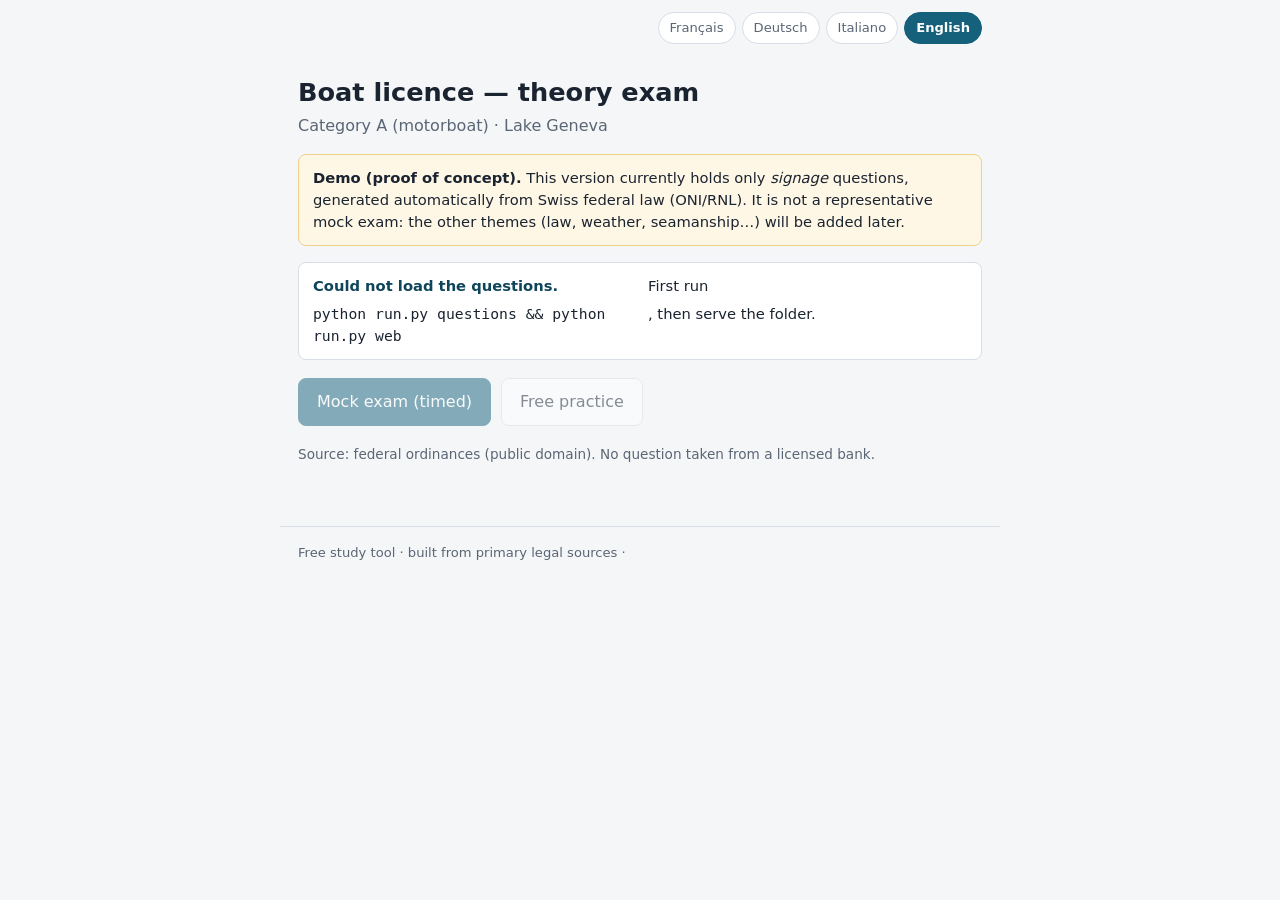
==== web/index.html @ b24d6d89 "feat: i18n scaffolding — FR/DE/IT/EN player UI + per-language bank export UI translated into the fou" ====
<!DOCTYPE html>
<html lang="fr">
<head>
  <meta charset="utf-8">
  <meta name="viewport" content="width=device-width, initial-scale=1">
  <title>Permis bateau Léman — examen théorique (entraînement)</title>
  <link rel="stylesheet" href="style.css">
</head>
<body>
<nav id="langbar" aria-label="language"></nav>
<main id="app">

  <!-- START -->
  <section id="screen-start" class="screen">
    <h1 id="t-h1"></h1>
    <p class="sub" id="t-subtitle"></p>

    <div id="loop-proof" class="banner"></div>
    <div id="fallback-note" class="banner soft hidden"></div>

    <div id="config-summary" class="config"></div>

    <div class="actions">
      <button id="btn-exam" class="primary"></button>
      <button id="btn-practice"></button>
    </div>
    <p class="fine" id="t-sourcenote"></p>
  </section>

  <!-- QUIZ -->
  <section id="screen-quiz" class="screen hidden">
    <header class="quizbar">
      <span id="progress"></span>
      <span id="timer" class="timer hidden"></span>
    </header>
    <div id="question"></div>
    <div class="actions">
      <button id="btn-action" class="primary"></button>
    </div>
  </section>

  <!-- RESULTS -->
  <section id="screen-results" class="screen hidden">
    <h2 id="t-resulttitle"></h2>
    <div id="score"></div>
    <div class="actions">
      <button id="btn-restart" class="primary"></button>
    </div>
    <h3 id="t-correction"></h3>
    <div id="review"></div>
  </section>

</main>
<footer class="sitefoot">
  <span id="t-foottagline"></span> ·
  <span id="meta-foot"></span>
</footer>
<script src="i18n.js"></script>
<script src="app.js"></script>
</body>
</html>
---- web/style.css ----
:root {
  --fg: #1a2330;
  --muted: #5b6675;
  --accent: #15607a;
  --accent-dark: #0e455a;
  --ok: #1c7c3f;
  --ok-bg: #e6f4ea;
  --bad: #b3261e;
  --bad-bg: #fbeae9;
  --line: #d8dee6;
  --card: #fff;
  --bg: #f4f6f8;
}
* { box-sizing: border-box; }
body {
  margin: 0;
  font: 16px/1.5 system-ui, -apple-system, "Segoe UI", Roboto, sans-serif;
  color: var(--fg);
  background: var(--bg);
}
#app { max-width: 720px; margin: 0 auto; padding: 24px 18px 48px; }

/* Language switcher — top bar, current language highlighted. */
#langbar {
  max-width: 720px; margin: 0 auto; padding: 12px 18px 0;
  display: flex; gap: 6px; justify-content: flex-end; flex-wrap: wrap;
}
.langbtn {
  padding: 5px 11px; font-size: .82rem; border-radius: 999px;
  border: 1px solid var(--line); background: var(--card); color: var(--muted);
}
.langbtn:hover { border-color: var(--accent); color: var(--accent-dark); }
.langbtn.on {
  background: var(--accent); border-color: var(--accent); color: #fff; font-weight: 600;
}
.screen { animation: fade .2s ease; }
.hidden { display: none !important; }
@keyframes fade { from { opacity: 0; transform: translateY(4px); } to { opacity: 1; } }

h1 { font-size: 1.6rem; margin: .2em 0 .1em; }
h2 { font-size: 1.4rem; }
.sub { color: var(--muted); margin-top: 0; }
.fine { color: var(--muted); font-size: .85rem; }

.banner {
  background: #fff7e6; border: 1px solid #f0d089; border-radius: 8px;
  padding: 12px 14px; margin: 16px 0; font-size: .92rem;
}
/* Softer notice for fallback / unofficial-translation banners. */
.banner.soft {
  background: #eef5f8; border-color: #bcd6e0; color: var(--accent-dark);
  font-size: .88rem;
}
.config {
  background: var(--card); border: 1px solid var(--line); border-radius: 8px;
  padding: 12px 14px; margin: 16px 0; display: grid;
  grid-template-columns: 1fr 1fr; gap: 6px 16px; font-size: .92rem;
}
.config b { color: var(--accent-dark); }

.actions { display: flex; gap: 10px; flex-wrap: wrap; margin: 18px 0; }
button {
  font: inherit; padding: 11px 18px; border-radius: 8px; cursor: pointer;
  border: 1px solid var(--line); background: var(--card); color: var(--fg);
}
button.primary { background: var(--accent); border-color: var(--accent); color: #fff; }
button.primary:hover { background: var(--accent-dark); }
button:disabled { opacity: .5; cursor: default; }

.quizbar {
  display: flex; justify-content: space-between; align-items: center;
  margin-bottom: 14px; color: var(--muted); font-size: .9rem;
}
.timer { font-variant-numeric: tabular-nums; font-weight: 600; color: var(--accent-dark); }
.timer.low { color: var(--bad); }

/* Figure box — identical size/background for every image, so resolution or
   crop differences can never leak the answer. */
.figure {
  width: 100%; height: 220px; background: #fff; border: 1px solid var(--line);
  border-radius: 8px; display: flex; align-items: center; justify-content: center;
  margin-bottom: 14px; overflow: hidden;
}
.figure img { max-width: 90%; max-height: 90%; object-fit: contain; }

.stem { font-size: 1.12rem; font-weight: 600; margin: 6px 0 14px; }
.hint { color: var(--muted); font-size: .85rem; margin-bottom: 10px; }

.choice {
  display: flex; align-items: center; gap: 11px; padding: 12px 14px;
  border: 1px solid var(--line); border-radius: 8px; margin-bottom: 9px;
  background: var(--card); cursor: pointer; transition: border-color .12s;
}
.choice:hover { border-color: var(--accent); }
.choice input { width: 18px; height: 18px; flex: 0 0 auto; }
.choice.correct { background: var(--ok-bg); border-color: var(--ok); }
.choice.wrong { background: var(--bad-bg); border-color: var(--bad); }
.choice.locked { cursor: default; }

.explain {
  margin-top: 14px; padding: 12px 14px; border-left: 4px solid var(--accent);
  background: #eef5f8; border-radius: 0 8px 8px 0; font-size: .94rem;
}
.explain .src { color: var(--muted); font-size: .85rem; margin-top: 6px; }
.explain a { color: var(--accent-dark); }

#score { font-size: 1.05rem; }
.badge {
  display: inline-block; padding: 6px 14px; border-radius: 999px;
  font-weight: 700; margin: 8px 0;
}
.badge.pass { background: var(--ok-bg); color: var(--ok); }
.badge.fail { background: var(--bad-bg); color: var(--bad); }
.scoreline { margin: 4px 0; }
.scoreline b { font-variant-numeric: tabular-nums; }

.review-item {
  border: 1px solid var(--line); border-radius: 8px; padding: 12px 14px;
  margin-bottom: 10px; background: var(--card); font-size: .92rem;
}
.review-item .q { font-weight: 600; }
.review-item .mark { float: right; font-weight: 700; }
.review-item .mark.ok { color: var(--ok); }
.review-item .mark.no { color: var(--bad); }
.review-item ul { margin: 8px 0 0; padding-left: 18px; }
.review-item li.c { color: var(--ok); }
.review-item li.x { color: var(--bad); text-decoration: line-through; }

.sitefoot {
  max-width: 720px; margin: 0 auto; padding: 16px 18px 40px;
  color: var(--muted); font-size: .82rem; border-top: 1px solid var(--line);
}
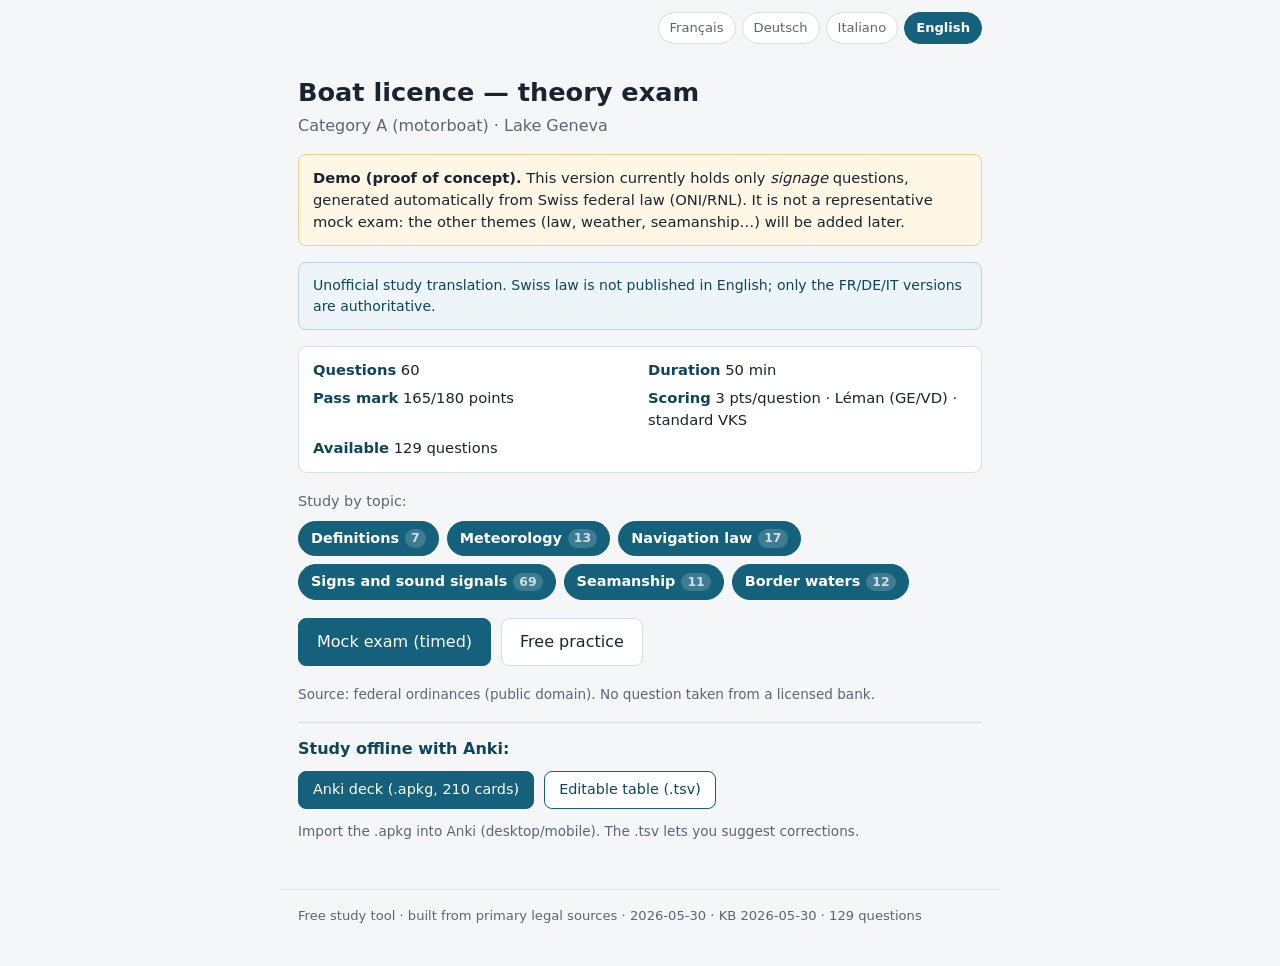
==== commit 6a0b8d01: "Anki export/import + study-by-domain in the player tools/anki.py (pure stdlib): export the bank to a" ====
--- a/web/index.html
+++ b/web/index.html
@@ -20,11 +20,17 @@
 
     <div id="config-summary" class="config"></div>
 
+    <div class="domains-block">
+      <span id="t-domains" class="domains-label"></span>
+      <div id="domains" class="domains"></div>
+    </div>
+
     <div class="actions">
       <button id="btn-exam" class="primary"></button>
       <button id="btn-practice"></button>
     </div>
     <p class="fine" id="t-sourcenote"></p>
+    <div id="anki-dl" class="anki-dl hidden"></div>
   </section>
 
   <!-- QUIZ -->
@@ -43,6 +49,7 @@
   <section id="screen-results" class="screen hidden">
     <h2 id="t-resulttitle"></h2>
     <div id="score"></div>
+    <div id="breakdown" class="breakdown"></div>
     <div class="actions">
       <button id="btn-restart" class="primary"></button>
     </div>
--- a/web/style.css
+++ b/web/style.css
@@ -93,6 +93,15 @@
 }
 .choice:hover { border-color: var(--accent); }
 .choice input { width: 18px; height: 18px; flex: 0 0 auto; }
+/* Digit badge = the keyboard shortcut for the choice (press 1/2/3…). */
+.keyhint {
+  flex: 0 0 auto; min-width: 22px; height: 22px; padding: 0 5px;
+  display: inline-flex; align-items: center; justify-content: center;
+  border: 1px solid var(--line); border-radius: 5px; background: var(--bg);
+  color: var(--muted); font-size: .78rem; font-variant-numeric: tabular-nums;
+}
+.choice.correct .keyhint { border-color: var(--ok); color: var(--ok); }
+.choice.wrong .keyhint { border-color: var(--bad); color: var(--bad); }
 .choice.correct { background: var(--ok-bg); border-color: var(--ok); }
 .choice.wrong { background: var(--bad-bg); border-color: var(--bad); }
 .choice.locked { cursor: default; }
@@ -130,3 +139,47 @@
   max-width: 720px; margin: 0 auto; padding: 16px 18px 40px;
   color: var(--muted); font-size: .82rem; border-top: 1px solid var(--line);
 }
+
+/* Domain (theme) picker on the start screen — chips that toggle which themes a
+   practice/exam run draws from. */
+.domains-block { margin: 14px 0 4px; }
+.domains-label { font-size: .9rem; color: var(--muted); }
+.domains { display: flex; flex-wrap: wrap; gap: 8px; margin-top: 8px; }
+.chip {
+  display: inline-flex; align-items: center; gap: 6px; padding: 6px 12px;
+  border: 1px solid var(--line); border-radius: 999px; background: var(--card);
+  color: var(--muted); font-size: .9rem; cursor: pointer; transition: all .12s;
+}
+.chip:hover { border-color: var(--accent); color: var(--accent-dark); }
+.chip.on { background: var(--accent); border-color: var(--accent); color: #fff; font-weight: 600; }
+.chip .chipn {
+  font-size: .78rem; font-variant-numeric: tabular-nums; opacity: .8;
+  padding: 0 6px; border-radius: 999px; background: rgba(0,0,0,.08);
+}
+.chip.on .chipn { background: rgba(255,255,255,.22); }
+.chip.allbtn { border-style: dashed; }
+
+/* Anki download row under the start actions. */
+.anki-dl {
+  margin-top: 18px; padding-top: 14px; border-top: 1px solid var(--line);
+  display: flex; flex-wrap: wrap; align-items: center; gap: 10px;
+}
+.anki-dl .anki-label { font-weight: 600; color: var(--accent-dark); width: 100%; }
+.dlbtn {
+  display: inline-block; padding: 7px 14px; border-radius: 8px;
+  background: var(--accent); color: #fff; text-decoration: none; font-size: .9rem;
+  border: 1px solid var(--accent);
+}
+.dlbtn:hover { background: var(--accent-dark); }
+.dlbtn.ghost { background: var(--card); color: var(--accent-dark); }
+.dlbtn.ghost:hover { background: #eef5f8; }
+.anki-dl .fine { width: 100%; margin: 2px 0 0; }
+
+/* Per-domain score breakdown on the results screen. */
+.breakdown { margin: 6px 0 18px; }
+.dom-h { font-size: 1rem; margin: 0 0 8px; }
+.dom-row { display: flex; align-items: center; gap: 10px; margin: 5px 0; font-size: .9rem; }
+.dom-name { flex: 0 0 40%; }
+.dom-bar { flex: 1; height: 8px; background: var(--line); border-radius: 999px; overflow: hidden; }
+.dom-bar i { display: block; height: 100%; background: var(--ok); }
+.dom-score { flex: 0 0 3.2em; text-align: right; font-variant-numeric: tabular-nums; color: var(--muted); }
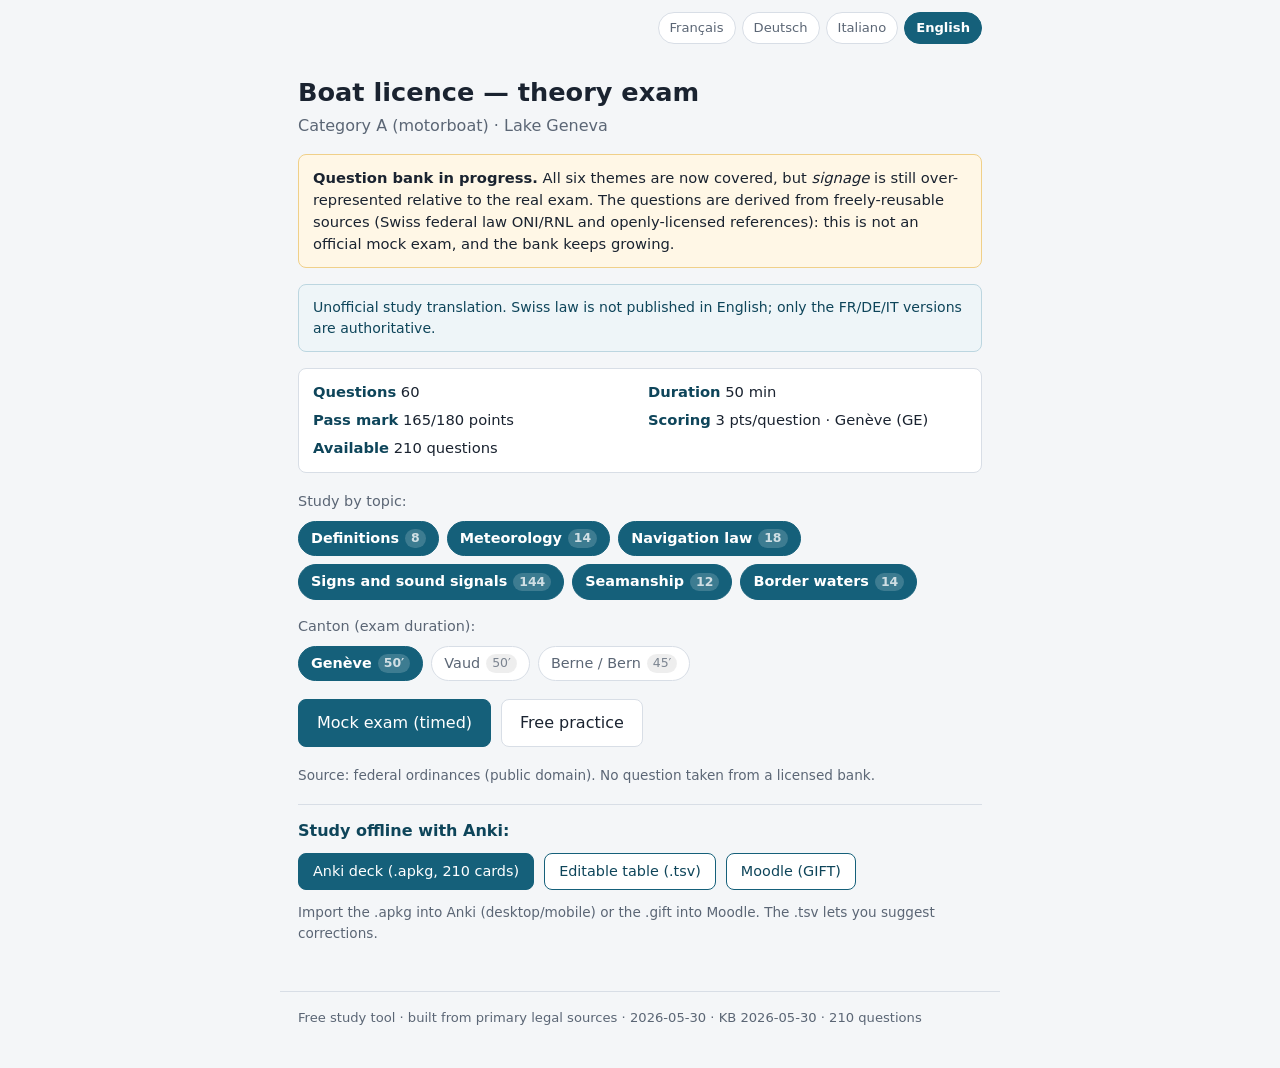
==== commit 7a83f664: "Model per-canton variance + refresh stale README The VKS standardises the exam nationally (count/poi" ====
--- a/web/index.html
+++ b/web/index.html
@@ -23,6 +23,11 @@
     <div class="domains-block">
       <span id="t-domains" class="domains-label"></span>
       <div id="domains" class="domains"></div>
+    </div>
+
+    <div class="domains-block">
+      <span id="t-canton" class="domains-label"></span>
+      <div id="cantons" class="domains"></div>
     </div>
 
     <div class="actions">
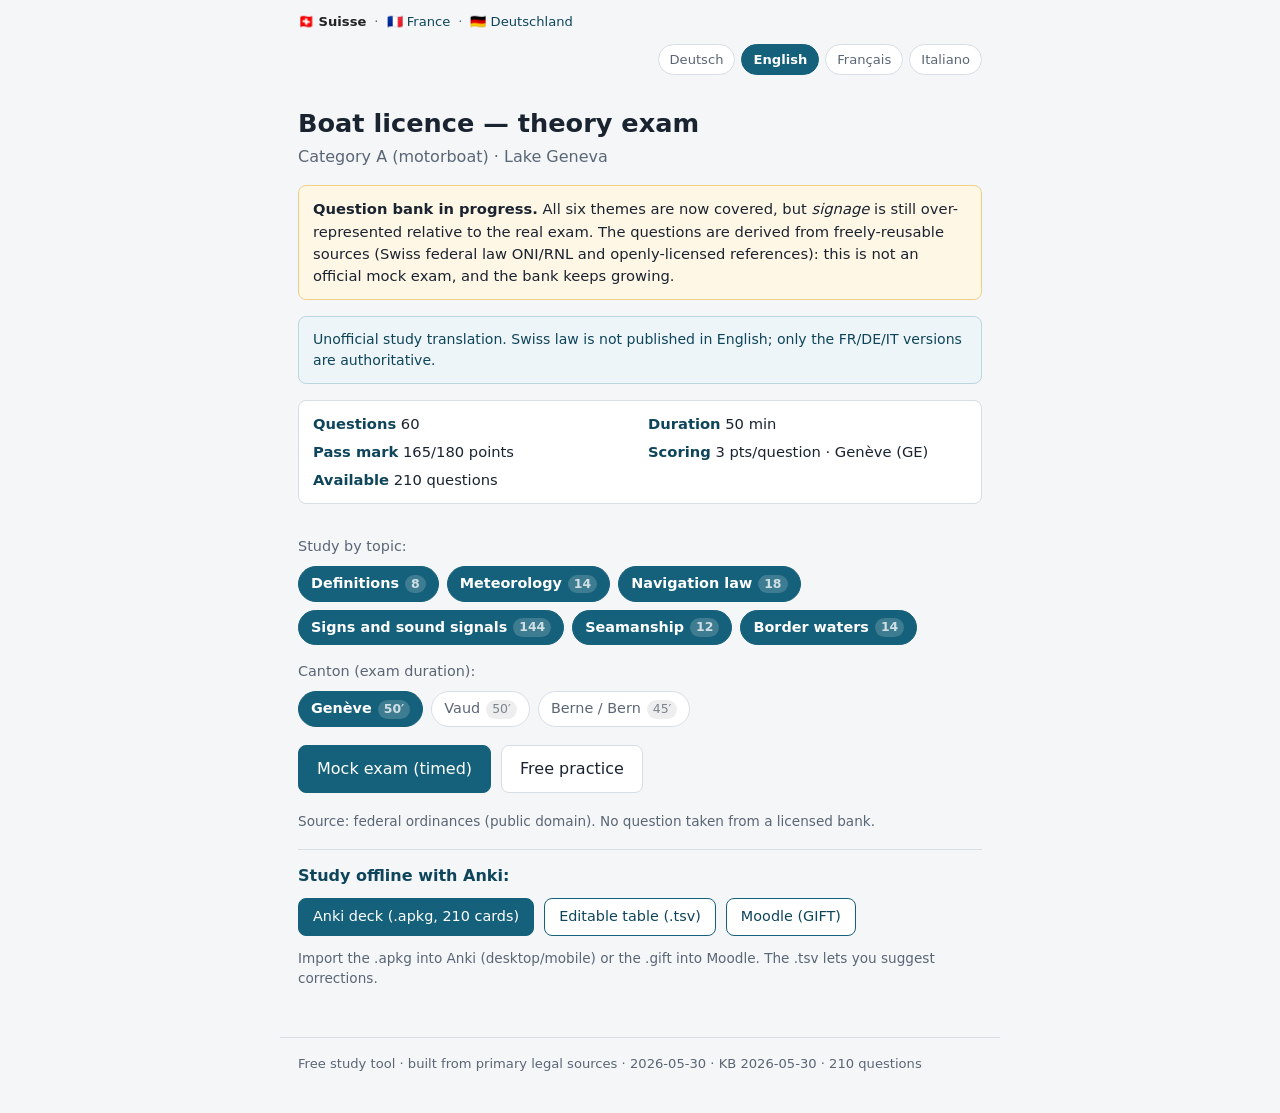
==== commit c7ccd6ee: "Serve the German bank in the web player (country switcher + block exam) The countrybar's 🇩🇪 Deutschl" ====
--- a/web/index.html
+++ b/web/index.html
@@ -7,6 +7,7 @@
   <link rel="stylesheet" href="style.css">
 </head>
 <body>
+<nav class="countrybar" aria-label="country"><span class="on">🇨🇭 Suisse</span> · <a href="fr/">🇫🇷 France</a> · <a href="de/">🇩🇪 Deutschland</a></nav>
 <nav id="langbar" aria-label="language"></nav>
 <main id="app">
 
@@ -19,6 +20,11 @@
     <div id="fallback-note" class="banner soft hidden"></div>
 
     <div id="config-summary" class="config"></div>
+
+    <div class="domains-block">
+      <span id="t-pool" class="domains-label"></span>
+      <div id="pools" class="domains"></div>
+    </div>
 
     <div class="domains-block">
       <span id="t-domains" class="domains-label"></span>
--- a/web/style.css
+++ b/web/style.css
@@ -25,6 +25,15 @@
   max-width: 720px; margin: 0 auto; padding: 12px 18px 0;
   display: flex; gap: 6px; justify-content: flex-end; flex-wrap: wrap;
 }
+/* Country / option switcher (Switzerland ↔ France). */
+.countrybar {
+  max-width: 720px; margin: 0 auto; padding: 12px 18px 0;
+  display: flex; gap: 8px; flex-wrap: wrap; align-items: center;
+  font-size: .82rem; color: var(--muted);
+}
+.countrybar a { color: var(--accent-dark); text-decoration: none; }
+.countrybar a:hover { text-decoration: underline; }
+.countrybar .on { font-weight: 600; color: var(--ink, #222); }
 .langbtn {
   padding: 5px 11px; font-size: .82rem; border-radius: 999px;
   border: 1px solid var(--line); background: var(--card); color: var(--muted);
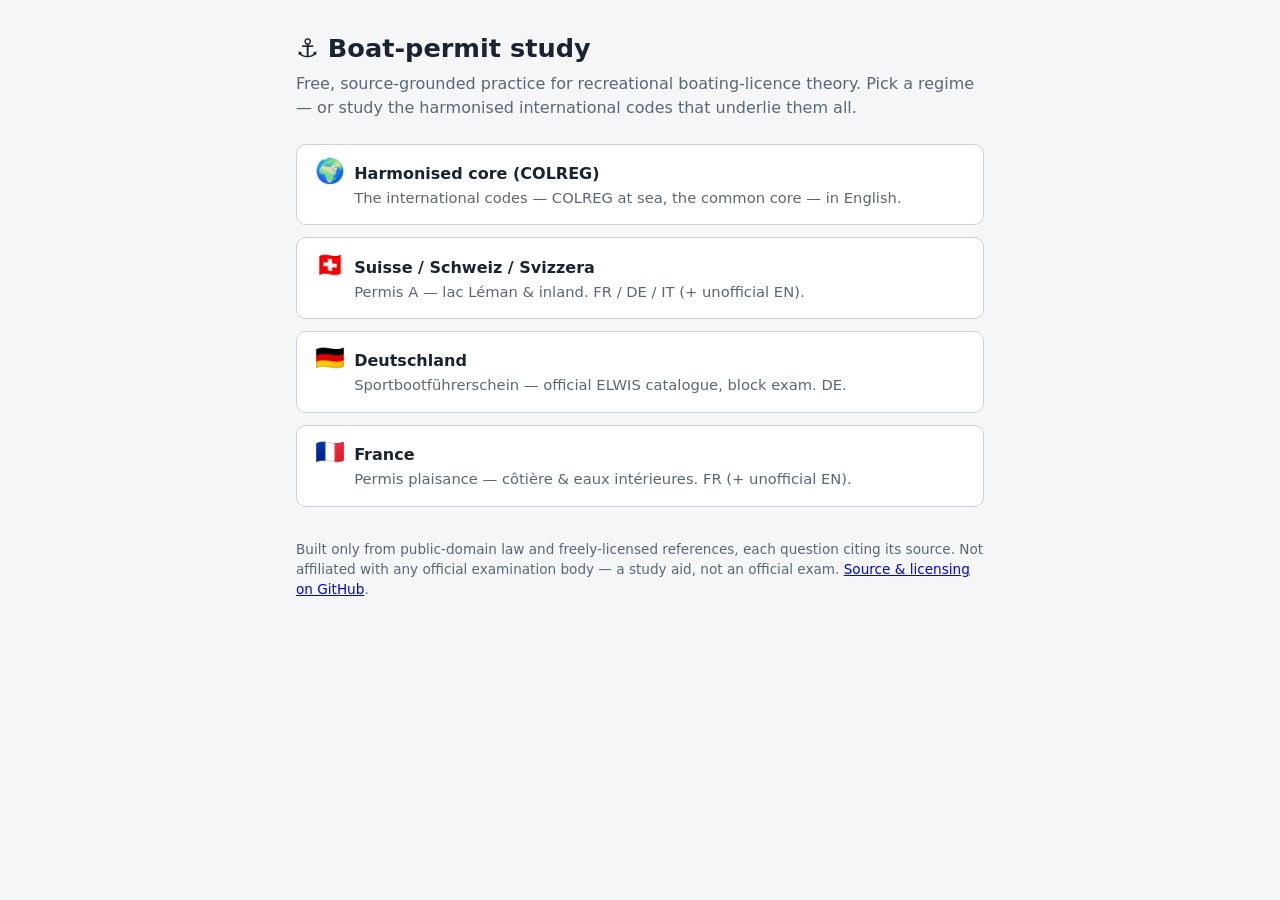
==== commit 8789f8d3: "Web restructure: country-picker landing; CH→web/ch/; new INT/COLREG player The deployed site is no l" ====
--- a/web/index.html
+++ b/web/index.html
@@ -1,79 +1,61 @@
 <!DOCTYPE html>
-<html lang="fr">
+<html lang="en">
 <head>
   <meta charset="utf-8">
   <meta name="viewport" content="width=device-width, initial-scale=1">
-  <title>Permis bateau Léman — examen théorique (entraînement)</title>
+  <title>Boat-permit study — choose a country</title>
   <link rel="stylesheet" href="style.css">
+  <style>
+    .landing { max-width: 720px; margin: 0 auto; padding: 1.5rem 1rem 3rem; }
+    .landing h1 { margin-bottom: .25rem; }
+    .landing .sub { color: var(--muted, #666); margin-top: 0; }
+    .picker { display: grid; gap: .75rem; margin: 1.5rem 0; }
+    .picker a {
+      display: flex; align-items: baseline; gap: .6rem; text-decoration: none;
+      padding: .9rem 1.1rem; border: 1px solid var(--border, #d0d0d8);
+      border-radius: 10px; color: inherit; background: var(--card, #fff);
+    }
+    .picker a:hover { border-color: var(--accent, #2a6); background: var(--cardhover, #f6f8ff); }
+    .picker .flag { font-size: 1.5rem; line-height: 1; }
+    .picker .name { font-weight: 600; }
+    .picker .desc { color: var(--muted, #666); font-size: .92rem; }
+    .landing .fine { color: var(--muted, #888); font-size: .85rem; margin-top: 2rem; }
+  </style>
 </head>
 <body>
-<nav class="countrybar" aria-label="country"><span class="on">🇨🇭 Suisse</span> · <a href="fr/">🇫🇷 France</a> · <a href="de/">🇩🇪 Deutschland</a></nav>
-<nav id="langbar" aria-label="language"></nav>
-<main id="app">
+<main class="landing">
+  <h1>⚓ Boat-permit study</h1>
+  <p class="sub">Free, source-grounded practice for recreational boating-licence theory.
+     Pick a regime — or study the harmonised international codes that underlie them all.</p>
 
-  <!-- START -->
-  <section id="screen-start" class="screen">
-    <h1 id="t-h1"></h1>
-    <p class="sub" id="t-subtitle"></p>
+  <nav class="picker" aria-label="choose a regime">
+    <a href="int/">
+      <span class="flag">🌍</span>
+      <span><span class="name">Harmonised core (COLREG)</span><br>
+        <span class="desc">The international codes — COLREG at sea, the common core — in English.</span></span>
+    </a>
+    <a href="ch/">
+      <span class="flag">🇨🇭</span>
+      <span><span class="name">Suisse / Schweiz / Svizzera</span><br>
+        <span class="desc">Permis A — lac Léman &amp; inland. FR / DE / IT (+ unofficial EN).</span></span>
+    </a>
+    <a href="de/">
+      <span class="flag">🇩🇪</span>
+      <span><span class="name">Deutschland</span><br>
+        <span class="desc">Sportbootführerschein — official ELWIS catalogue, block exam. DE.</span></span>
+    </a>
+    <a href="fr/">
+      <span class="flag">🇫🇷</span>
+      <span><span class="name">France</span><br>
+        <span class="desc">Permis plaisance — côtière &amp; eaux intérieures. FR (+ unofficial EN).</span></span>
+    </a>
+  </nav>
 
-    <div id="loop-proof" class="banner"></div>
-    <div id="fallback-note" class="banner soft hidden"></div>
-
-    <div id="config-summary" class="config"></div>
-
-    <div class="domains-block">
-      <span id="t-pool" class="domains-label"></span>
-      <div id="pools" class="domains"></div>
-    </div>
-
-    <div class="domains-block">
-      <span id="t-domains" class="domains-label"></span>
-      <div id="domains" class="domains"></div>
-    </div>
-
-    <div class="domains-block">
-      <span id="t-canton" class="domains-label"></span>
-      <div id="cantons" class="domains"></div>
-    </div>
-
-    <div class="actions">
-      <button id="btn-exam" class="primary"></button>
-      <button id="btn-practice"></button>
-    </div>
-    <p class="fine" id="t-sourcenote"></p>
-    <div id="anki-dl" class="anki-dl hidden"></div>
-  </section>
-
-  <!-- QUIZ -->
-  <section id="screen-quiz" class="screen hidden">
-    <header class="quizbar">
-      <span id="progress"></span>
-      <span id="timer" class="timer hidden"></span>
-    </header>
-    <div id="question"></div>
-    <div class="actions">
-      <button id="btn-action" class="primary"></button>
-    </div>
-  </section>
-
-  <!-- RESULTS -->
-  <section id="screen-results" class="screen hidden">
-    <h2 id="t-resulttitle"></h2>
-    <div id="score"></div>
-    <div id="breakdown" class="breakdown"></div>
-    <div class="actions">
-      <button id="btn-restart" class="primary"></button>
-    </div>
-    <h3 id="t-correction"></h3>
-    <div id="review"></div>
-  </section>
-
+  <p class="fine">
+    Built only from public-domain law and freely-licensed references, each question citing its source.
+    Not affiliated with any official examination body — a study aid, not an official exam.
+    <a href="https://github.com/HugoFara/boat-permit">Source &amp; licensing on GitHub</a>.
+  </p>
 </main>
-<footer class="sitefoot">
-  <span id="t-foottagline"></span> ·
-  <span id="meta-foot"></span>
-</footer>
-<script src="i18n.js"></script>
-<script src="app.js"></script>
 </body>
 </html>
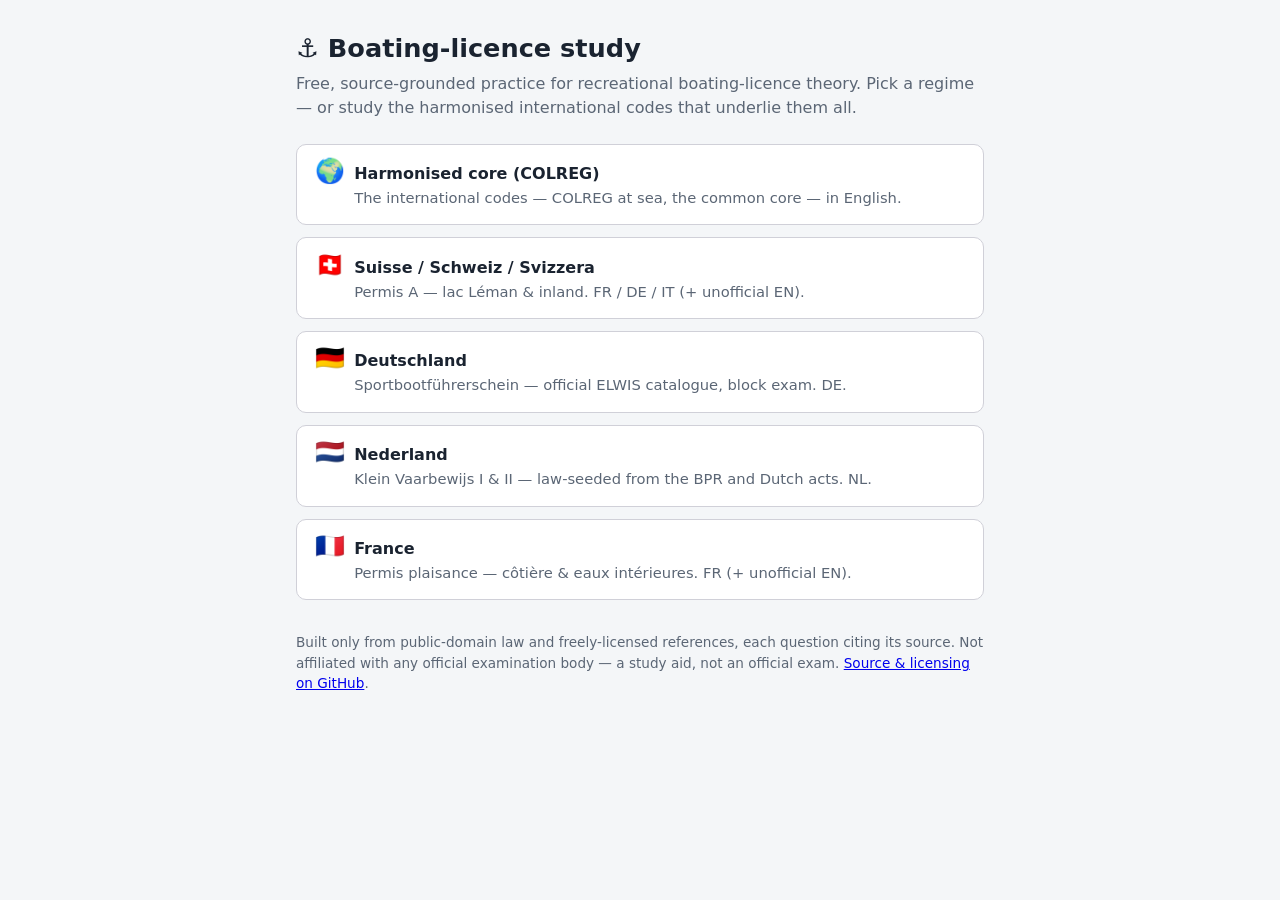
==== commit b8c84609: "feat(nl): ship the Dutch player — web/nl bundle, Dutch UI, pooled core The NL bank reached approved " ====
--- a/web/index.html
+++ b/web/index.html
@@ -3,7 +3,7 @@
 <head>
   <meta charset="utf-8">
   <meta name="viewport" content="width=device-width, initial-scale=1">
-  <title>Boat-permit study — choose a country</title>
+  <title>Boating-licence study — choose a country</title>
   <link rel="stylesheet" href="style.css">
   <style>
     .landing { max-width: 720px; margin: 0 auto; padding: 1.5rem 1rem 3rem; }
@@ -24,7 +24,7 @@
 </head>
 <body>
 <main class="landing">
-  <h1>⚓ Boat-permit study</h1>
+  <h1>⚓ Boating-licence study</h1>
   <p class="sub">Free, source-grounded practice for recreational boating-licence theory.
      Pick a regime — or study the harmonised international codes that underlie them all.</p>
 
@@ -44,6 +44,11 @@
       <span><span class="name">Deutschland</span><br>
         <span class="desc">Sportbootführerschein — official ELWIS catalogue, block exam. DE.</span></span>
     </a>
+    <a href="nl/">
+      <span class="flag">🇳🇱</span>
+      <span><span class="name">Nederland</span><br>
+        <span class="desc">Klein Vaarbewijs I &amp; II — law-seeded from the BPR and Dutch acts. NL.</span></span>
+    </a>
     <a href="fr/">
       <span class="flag">🇫🇷</span>
       <span><span class="name">France</span><br>
@@ -54,7 +59,7 @@
   <p class="fine">
     Built only from public-domain law and freely-licensed references, each question citing its source.
     Not affiliated with any official examination body — a study aid, not an official exam.
-    <a href="https://github.com/HugoFara/boat-permit">Source &amp; licensing on GitHub</a>.
+    <a href="https://github.com/HugoFara/boating-licence">Source &amp; licensing on GitHub</a>.
   </p>
 </main>
 </body>
--- a/web/style.css
+++ b/web/style.css
@@ -92,6 +92,11 @@
 }
 .figure img { max-width: 90%; max-height: 90%; object-fit: contain; }
 
+/* The unveiled figure: same box as any other figure so it cannot be told apart by
+   size or crop, but shorter and marked, because it arrives as part of the answer
+   rather than as part of the question. */
+.reveal-figure { height: 170px; border-color: var(--accent-dark); margin-bottom: 10px; }
+
 .stem { font-size: 1.12rem; font-weight: 600; margin: 6px 0 14px; }
 .hint { color: var(--muted); font-size: .85rem; margin-bottom: 10px; }
 
@@ -192,3 +197,122 @@
 .dom-bar { flex: 1; height: 8px; background: var(--line); border-radius: 999px; overflow: hidden; }
 .dom-bar i { display: block; height: 100%; background: var(--ok); }
 .dom-score { flex: 0 0 3.2em; text-align: right; font-variant-numeric: tabular-nums; color: var(--muted); }
+
+/* --- Practice learning aids (recall-first, diagnostics, spacing, confidence) -
+ * Practice-only UI; exam mode never shows these. */
+
+/* Toggle pills for the practice options (on the start screen). */
+.study-settings .toggle {
+  display: inline-flex; align-items: center; gap: 8px;
+  padding: 6px 12px; font-size: .85rem; border-radius: 999px;
+  border: 1px solid var(--line); background: var(--card); color: var(--muted);
+  cursor: pointer;
+}
+.study-settings .toggle:hover { border-color: var(--accent); color: var(--accent-dark); }
+.study-settings .toggle .tsw {
+  width: 26px; height: 15px; border-radius: 999px; background: var(--line);
+  position: relative; transition: background .15s;
+}
+.study-settings .toggle .tsw::after {
+  content: ""; position: absolute; top: 2px; left: 2px;
+  width: 11px; height: 11px; border-radius: 50%; background: #fff; transition: left .15s;
+}
+.study-settings .toggle.on {
+  background: var(--accent); border-color: var(--accent); color: #fff;
+}
+.study-settings .toggle.on .tsw { background: rgba(255, 255, 255, .55); }
+.study-settings .toggle.on .tsw::after { left: 13px; }
+
+/* Recall-first: keep the options unreadable until the learner commits. */
+#choices.veiled { filter: blur(7px); opacity: .5; pointer-events: none; user-select: none; }
+.recall-gate {
+  margin: 12px 0; padding: 12px 14px; border-left: 4px solid var(--accent);
+  background: #eef5f8; border-radius: 0 8px 8px 0;
+}
+.recall-gate p { margin: 0 0 8px; font-size: .92rem; }
+.recall-gate textarea {
+  width: 100%; resize: vertical; padding: 8px 10px; font: inherit;
+  border: 1px solid var(--line); border-radius: 8px;
+}
+.recall-gate.done { opacity: .7; }
+.recall-gate.done p { color: var(--muted); }
+
+/* Confidence picker. */
+.confidence { display: flex; align-items: center; gap: 8px; margin: 12px 0 0; flex-wrap: wrap; }
+.confidence .conf-q { color: var(--muted); font-size: .88rem; }
+.conf {
+  padding: 5px 14px; font-size: .85rem; border-radius: 999px;
+  border: 1px solid var(--line); background: var(--card); color: var(--muted); cursor: pointer;
+}
+.conf:hover { border-color: var(--accent); }
+.conf.on { background: var(--accent); border-color: var(--accent); color: #fff; font-weight: 600; }
+.conf:disabled { cursor: default; opacity: .8; }
+
+/* Diagnostic distractor feedback. */
+.diag {
+  margin-top: 14px; padding: 10px 14px; border-radius: 8px;
+  background: var(--bad-bg); border: 1px solid #e9c4c1; font-size: .92rem;
+}
+.diag b { color: var(--bad); }
+.diag div + div { margin-top: 3px; }
+.choice-why {
+  margin: 6px 0 2px; padding: 6px 10px; border-radius: 6px;
+  font-size: .85rem; line-height: 1.4;
+}
+.choice-why.ok { background: var(--ok-bg); color: var(--ok); }
+.choice-why.no { background: var(--bad-bg); color: var(--bad); }
+.review-item .choice-why { margin-left: 0; }
+
+/* Hypercorrection flag in the results review. */
+.hc-flag {
+  margin: 8px 0; padding: 6px 10px; border-radius: 6px;
+  background: #fff3cd; border: 1px solid #f0d089; color: #7a5b00; font-size: .85rem; font-weight: 600;
+}
+
+/* Path-to-permit panel: the non-theory steps (medical / practical / application /
+   fees / validity) rendered from MANIFEST.path under a collapsible <details>. */
+.permit-path {
+  margin-top: 16px; padding: 4px 14px 10px;
+  background: var(--card); border: 1px solid var(--line); border-radius: 8px;
+}
+.permit-path > summary {
+  cursor: pointer; padding: 8px 2px; font-weight: 600; color: var(--accent-dark);
+}
+.permit-path[open] > summary { border-bottom: 1px solid var(--line); margin-bottom: 8px; }
+.path-step { padding: 8px 0; border-top: 1px solid var(--line); }
+.path-step:first-child { border-top: none; }
+.path-step-h b { color: var(--fg); }
+.path-step-b { margin: 3px 0; line-height: 1.45; }
+.path-step-src a { color: var(--accent-dark); }
+.path-vol { cursor: help; color: #7a5b00; }
+
+/* "Learn why" concept card (roadmap group A): the sourced explainer behind the
+   principle a question tests, collapsed by default at reveal/review. Bodies are
+   authored as paragraphs whose inner newlines carry enumerations ("— …"), so the
+   paragraphs keep line breaks (pre-line) instead of running the list together. */
+.concept-card {
+  margin-top: 12px; padding: 2px 14px 8px;
+  background: var(--card); border: 1px solid var(--line); border-radius: 8px;
+}
+.concept-card > summary {
+  cursor: pointer; padding: 8px 2px; font-weight: 600; color: var(--accent-dark);
+}
+.concept-card[open] > summary { border-bottom: 1px solid var(--line); margin-bottom: 8px; }
+.concept-body h4 { margin: 6px 0 8px; font-size: 1rem; }
+.concept-body p { margin: 8px 0; line-height: 1.5; white-space: pre-line; }
+/* The principle's visual vocabulary, laid out as one scrollable row on a white
+   ground — the figures are drawn to a shared scale, so keeping them the same
+   height on one line is what lets the learner compare them rather than read them
+   one at a time. */
+.concept-figures {
+  display: flex; gap: 10px; align-items: center; flex-wrap: wrap;
+  margin: 4px 0 12px; padding: 10px; overflow-x: auto;
+  background: #fff; border: 1px solid var(--line); border-radius: 8px;
+}
+/* One height for everything, width from each figure's own aspect: the upright
+   shapes stay narrow and sit several to a row, while a blast timeline is naturally
+   three times as wide and wraps onto its own line. No per-figure rule, so adding a
+   diagram can never leave a stale selector behind. */
+.concept-figures img { height: 104px; width: auto; max-width: 100%; flex: 0 0 auto; }
+.concept-body .src { color: var(--muted); font-size: .85rem; margin-top: 10px; }
+.concept-body .src a { color: var(--accent-dark); }
